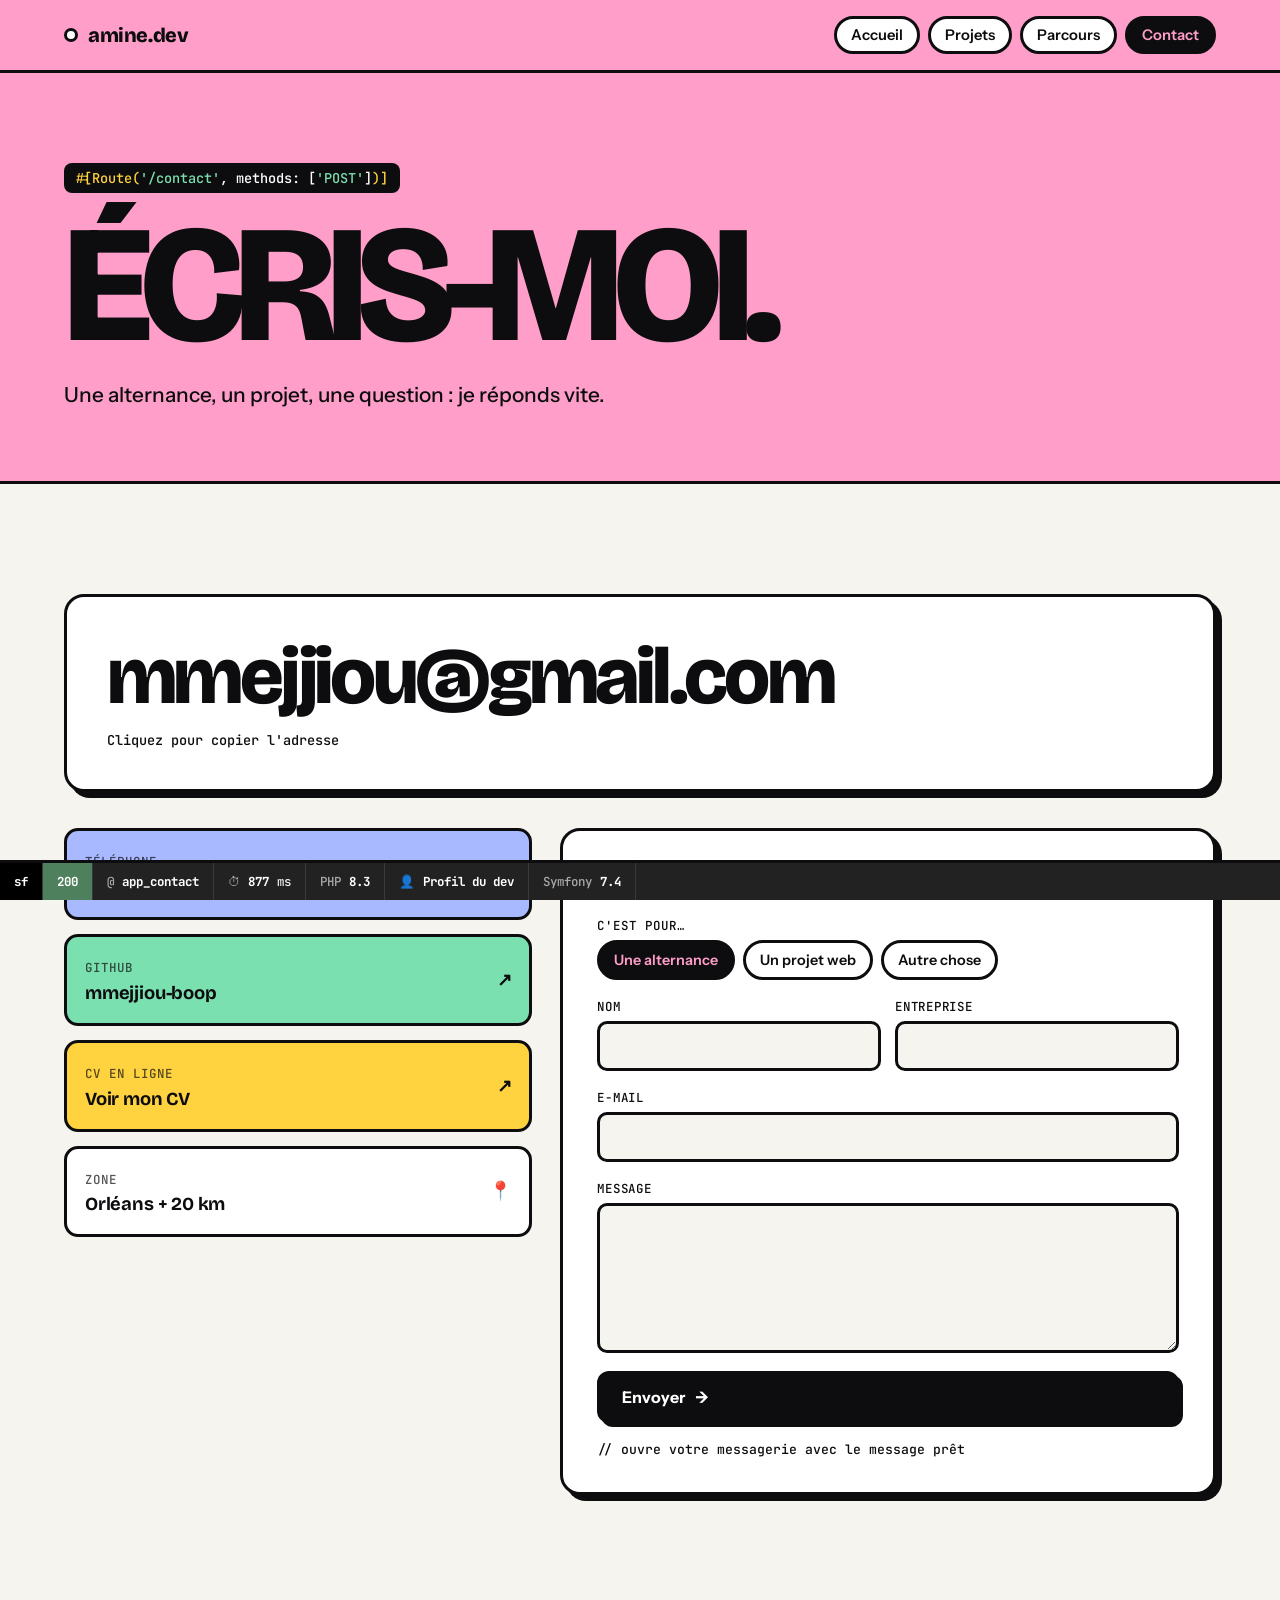
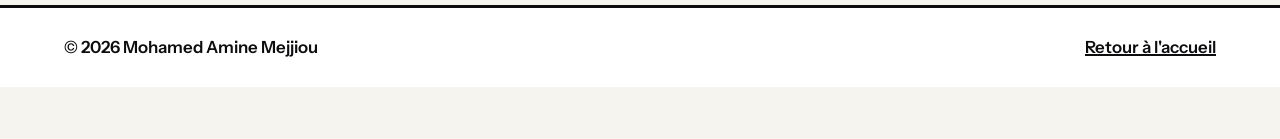
==== contact.html @ 296cc5c2 "Publish portfolio website Co-authored-by: Copilot <223556219+Copilot@users.noreply.github.com>" ====
<!DOCTYPE html>
<html lang="fr">
<head>
  <meta charset="UTF-8">
  <meta name="viewport" content="width=device-width, initial-scale=1.0, viewport-fit=cover">
  <title>Contact · Mohamed Amine Mejjiou</title>
  <meta name="description" content="Contacter Mohamed Amine Mejjiou pour une alternance en développement web à Orléans.">
  <link rel="preconnect" href="https://fonts.googleapis.com">
  <link rel="preconnect" href="https://fonts.gstatic.com" crossorigin>
  <link href="https://fonts.googleapis.com/css2?family=Bricolage+Grotesque:opsz,wght@12..96,200..800&family=Instrument+Sans:wght@400;500;600;700&family=JetBrains+Mono:wght@400;500;700&display=swap" rel="stylesheet">
  <link rel="stylesheet" href="style.css">
</head>
<body class="p-contact" data-route="app_contact" data-path="/contact">
  <header class="site-head">
    <div class="wrap">
      <a class="brand" href="index.html"><span class="dot"></span>amine.dev</a>
      <nav class="nav" aria-label="Navigation principale">
        <a href="index.html">Accueil</a>
        <a href="Projets.html">Projets</a>
        <a href="Parcours.html">Parcours</a>
        <a href="contact.html" aria-current="page">Contact</a>
      </nav>
    </div>
  </header>

  <section class="page-hero">
    <div class="wrap">
      <code class="route"><span class="a">#[Route(</span><span class="s">'/contact'</span>, methods: [<span class="s">'POST'</span>]<span class="a">)]</span></code>
      <h1>Écris-moi.</h1>
      <p>Une alternance, un projet, une question : je réponds vite.</p>
    </div>
  </section>

  <main class="wrap">
    <section class="section">
      <button class="mail-big" type="button" data-copy="mmejjiou@gmail.com">
        mmejjiou@gmail.com
        <small data-hint>Cliquez pour copier l'adresse</small>
      </button>

      <div class="contact-grid">
        <div class="channels">
          <button class="channel" type="button" data-copy="0782932125">
            <span><span class="label">Téléphone</span><br><span class="v">07 82 93 21 25</span></span>
            <span class="label" data-hint>Copier</span>
          </button>
          <a class="channel" href="https://github.com/mmejjiou-boop" target="_blank" rel="noopener">
            <span><span class="label">GitHub</span><br><span class="v">mmejjiou-boop</span></span>
            <span class="v">↗</span>
          </a>
          <a class="channel" href="https://mmejjiou-boop.github.io/MonCv/" target="_blank" rel="noopener">
            <span><span class="label">CV en ligne</span><br><span class="v">Voir mon CV</span></span>
            <span class="v">↗</span>
          </a>
          <div class="channel">
            <span><span class="label">Zone</span><br><span class="v">Orléans + 20 km</span></span>
            <span class="v">📍</span>
          </div>
        </div>

        <form class="contact">
          <h2>Ou laissez un message</h2>
          <div class="field">
            <span class="label">C'est pour…</span>
            <div class="chips">
              <input type="radio" id="s1" name="sujet" value="Proposition d'alternance" checked><label for="s1">Une alternance</label>
              <input type="radio" id="s2" name="sujet" value="Projet web"><label for="s2">Un projet web</label>
              <input type="radio" id="s3" name="sujet" value="Autre"><label for="s3">Autre chose</label>
            </div>
          </div>
          <div class="two">
            <div class="field"><label for="nom">Nom</label><input id="nom" name="nom" type="text" autocomplete="name" required></div>
            <div class="field"><label for="entreprise">Entreprise</label><input id="entreprise" name="entreprise" type="text" autocomplete="organization"></div>
          </div>
          <div class="field"><label for="email">E-mail</label><input id="email" name="email" type="email" autocomplete="email" required></div>
          <div class="field"><label for="message">Message</label><textarea id="message" name="message" required></textarea></div>
          <button class="btn dark" type="submit">Envoyer <span class="arrow">→</span></button>
          <p class="form-note">// ouvre votre messagerie avec le message prêt</p>
        </form>
      </div>
    </section>
  </main>

  <footer class="site-foot">
    <div class="wrap">
      <span>© 2026 Mohamed Amine Mejjiou</span>
      <a href="index.html">Retour à l'accueil</a>
    </div>
  </footer>
  <script src="Main.js"></script>
</body>
</html>
---- style.css ----
/* Néo-brutalisme : fond clair, bordures noires épaisses, ombres dures, une couleur forte par page.
   Signature : barre de debug Symfony fixée en bas. Thème clair assumé (pas de mode sombre). */
:root {
  --ink: #0d0d0f;
  --bone: #f5f4ef;
  --white: #ffffff;
  --peri: #a9b9ff;
  --sun: #ffd23f;
  --tang: #ff7a3d;
  --pink: #ff9ec9;
  --mint: #7be0b0;
  --page: var(--peri);
  --display: "Bricolage Grotesque", "Arial Black", Impact, sans-serif;
  --body: "Instrument Sans", "Segoe UI", Roboto, sans-serif;
  --mono: "JetBrains Mono", ui-monospace, Consolas, monospace;
  --b: 3px solid var(--ink);
  --shadow: 6px 6px 0 var(--ink);
  color-scheme: light;
}
body.p-projets { --page: var(--sun); }
body.p-parcours { --page: var(--tang); }
body.p-contact { --page: var(--pink); }

* { box-sizing: border-box; }
html { scroll-behavior: smooth; }
body {
  margin: 0;
  background: var(--bone);
  color: var(--ink);
  font: 400 1.05rem/1.6 var(--body);
  padding-bottom: 52px; /* place pour la barre de debug */
  overflow-x: hidden;
}
::selection { background: var(--ink); color: var(--page); }
img { max-width: 100%; }
a { color: inherit; }
h1, h2, h3 { font-family: var(--display); margin: 0; line-height: .95; text-wrap: balance; }
p { margin: 0; }
:focus-visible { outline: 3px solid var(--ink); outline-offset: 3px; }

.wrap { max-width: 78rem; margin: 0 auto; padding-inline: clamp(16px, 4vw, 48px); }

/* ---------- Navigation ---------- */
.site-head { background: var(--page); border-bottom: var(--b); }
.site-head .wrap { display: flex; align-items: center; justify-content: space-between; gap: 14px; flex-wrap: wrap; padding-block: 16px; }
.brand {
  font-family: var(--display); font-weight: 800; font-size: 1.25rem; text-decoration: none;
  display: inline-flex; align-items: center; gap: 10px; letter-spacing: -0.02em;
}
.brand .dot { width: 14px; height: 14px; border: var(--b); border-radius: 50%; background: var(--white); }
.nav { display: flex; gap: 8px; flex-wrap: wrap; }
.nav a {
  font: 600 .92rem var(--body); text-decoration: none; padding: 7px 14px;
  border: var(--b); border-radius: 999px; background: var(--white);
  transition: transform .12s, box-shadow .12s;
}
.nav a:hover { transform: translate(-2px, -2px); box-shadow: 3px 3px 0 var(--ink); }
.nav a[aria-current="page"] { background: var(--ink); color: var(--page); }

/* ---------- Hero ---------- */
.hero { background: var(--page); border-bottom: var(--b); position: relative; overflow: hidden; }
.hero .wrap { padding-block: clamp(40px, 7vw, 90px) clamp(48px, 8vw, 100px); display: grid; gap: 28px; position: relative; }
.kicker { font-family: var(--mono); font-size: .85rem; font-weight: 500; display: flex; gap: 10px; flex-wrap: wrap; align-items: center; }
.pill {
  display: inline-flex; align-items: center; gap: 8px; background: var(--white); border: var(--b);
  border-radius: 999px; padding: 4px 12px; font-family: var(--mono); font-size: .8rem; font-weight: 500;
}
.pill .live { width: 9px; height: 9px; border-radius: 50%; background: #18b55b; border: 2px solid var(--ink); }
@media (prefers-reduced-motion: no-preference) { .pill .live { animation: blink 1.4s steps(2) infinite; } }
@keyframes blink { 50% { background: var(--white); } }

.big-name {
  font-size: clamp(3.4rem, 14.5vw, 12.5rem); font-weight: 300; letter-spacing: -0.05em; line-height: .82;
  text-transform: uppercase; user-select: none;
}
.big-name .line { display: block; white-space: nowrap; }
.big-name .ch { display: inline-block; font-variation-settings: "wght" 300; transition: font-variation-settings .25s ease-out; }
.big-name .line:last-child { -webkit-text-stroke: 3px var(--ink); color: transparent; }
.hero .intro { display: grid; grid-template-columns: minmax(0, 1.4fr) minmax(0, 1fr); gap: 24px 48px; align-items: end; }
.hero .intro p { font-size: clamp(1.1rem, 1.8vw, 1.35rem); max-width: 46ch; font-weight: 500; }
.hero .intro p strong { background: var(--white); padding: 0 6px; border: 2px solid var(--ink); white-space: nowrap; }
@media (max-width: 760px) { .hero .intro { grid-template-columns: 1fr; } }

.sticker {
  position: absolute; right: clamp(16px, 6vw, 80px); top: clamp(24px, 5vw, 60px);
  width: 128px; height: 128px; border-radius: 50%; background: var(--sun); border: var(--b);
  display: grid; place-items: center; text-align: center; font: 800 .95rem/1.05 var(--display);
  transform: rotate(12deg); box-shadow: var(--shadow);
}
.sticker small { display: block; font: 500 .65rem var(--mono); margin-top: 4px; }
@media (prefers-reduced-motion: no-preference) { .sticker { animation: spin 18s linear infinite; } }
@keyframes spin { to { transform: rotate(372deg); } }
@media (max-width: 760px) { .sticker { width: 96px; height: 96px; font-size: .75rem; top: auto; bottom: 20px; } }

/* ---------- Boutons ---------- */
.actions { display: flex; gap: 14px; flex-wrap: wrap; }
.btn {
  display: inline-flex; align-items: center; gap: 10px; cursor: pointer;
  font: 700 1rem var(--body); text-decoration: none; color: var(--ink);
  background: var(--white); border: var(--b); border-radius: 12px; padding: 13px 22px;
  box-shadow: 4px 4px 0 var(--ink); transition: transform .12s, box-shadow .12s;
}
.btn:hover { transform: translate(-2px, -2px); box-shadow: 6px 6px 0 var(--ink); }
.btn:active { transform: translate(4px, 4px); box-shadow: 0 0 0 var(--ink); }
.btn.dark { background: var(--ink); color: var(--white); }
.btn .arrow { transition: transform .2s; }
.btn:hover .arrow { transform: translateX(4px); }

/* ---------- Bandeau défilant ---------- */
.marquee {
  background: var(--ink); color: var(--white); border-bottom: var(--b); overflow: hidden;
  font: 700 clamp(1.2rem, 2.6vw, 1.8rem) var(--display); text-transform: uppercase; letter-spacing: -0.01em;
  padding-block: 14px; white-space: nowrap;
}
.marquee .track { display: inline-flex; gap: 32px; padding-right: 32px; }
.marquee .track span::after { content: "✳"; margin-left: 32px; color: var(--page); }
@media (prefers-reduced-motion: no-preference) {
  .marquee .track { animation: slide 28s linear infinite; }
}
@keyframes slide { to { transform: translateX(-50%); } }

/* ---------- Sections ---------- */
.section { padding-block: clamp(56px, 9vw, 110px); display: grid; gap: 36px; }
.section-head { display: flex; justify-content: space-between; align-items: end; gap: 16px 32px; flex-wrap: wrap; }
.section-head h2 { font-size: clamp(2.4rem, 6vw, 4.6rem); font-weight: 800; letter-spacing: -0.045em; }
.section-head h2 .hl { background: var(--page); padding: 0 .12em; border: var(--b); display: inline-block; transform: rotate(-1.5deg); }
.section-head p { max-width: 40ch; font-weight: 500; }
.label { font: 500 .78rem var(--mono); text-transform: uppercase; letter-spacing: .08em; }

/* ---------- Cartes projet ---------- */
.grid { display: grid; grid-template-columns: repeat(auto-fill, minmax(min(100%, 330px), 1fr)); gap: 26px; }
.card {
  background: var(--white); border: var(--b); border-radius: 18px; box-shadow: var(--shadow);
  display: flex; flex-direction: column; min-width: 0; overflow: hidden;
  transition: transform .18s, box-shadow .18s;
}
.card:hover { transform: translate(-4px, -4px) rotate(-.6deg); box-shadow: 10px 10px 0 var(--ink); }
.card .top {
  background: var(--c, var(--peri)); border-bottom: var(--b); padding: 16px 20px 18px;
  display: grid; gap: 14px; position: relative;
}
.card .meta { display: flex; justify-content: space-between; gap: 8px; font: 500 .74rem var(--mono); text-transform: uppercase; letter-spacing: .06em; }
.card h3 { font-size: clamp(1.9rem, 3vw, 2.4rem); font-weight: 800; letter-spacing: -0.04em; overflow-wrap: anywhere; }
.card .body { padding: 18px 20px 22px; display: flex; flex-direction: column; gap: 14px; flex: 1; }
.card .body > p { font-weight: 500; }
.card ul.points { margin: 0; padding: 0; list-style: none; display: grid; gap: 6px; font-size: .95rem; }
.card ul.points li { padding-left: 22px; position: relative; }
.card ul.points li::before { content: "→"; position: absolute; left: 0; font-weight: 700; }
.card .foot { margin-top: auto; display: grid; gap: 14px; padding-top: 6px; }
.tags { display: flex; flex-wrap: wrap; gap: 6px; list-style: none; padding: 0; margin: 0; }
.tags li { font: 500 .74rem var(--mono); padding: 3px 10px; border: 2px solid var(--ink); border-radius: 999px; background: var(--bone); }
.card .links { display: flex; gap: 10px; flex-wrap: wrap; }
.card .links a {
  font: 700 .88rem var(--body); text-decoration: none; padding: 7px 14px; border: var(--b); border-radius: 10px;
  background: var(--ink); color: var(--white); transition: background .12s, color .12s;
}
.card .links a:hover { background: var(--c, var(--peri)); color: var(--ink); }
.card .stamp {
  position: absolute; right: 14px; top: -2px; transform: translateY(50%) rotate(6deg);
  background: var(--ink); color: var(--sun); font: 700 .7rem var(--mono); padding: 5px 10px; border-radius: 6px;
}
.card.big { grid-column: span 2; }
.card.big h3 { font-size: clamp(2.2rem, 5vw, 3.6rem); }
@media (max-width: 760px) { .card.big { grid-column: auto; } }
.c-peri { --c: var(--peri); } .c-sun { --c: var(--sun); } .c-tang { --c: var(--tang); } .c-pink { --c: var(--pink); } .c-mint { --c: var(--mint); }

/* Filtres */
.filters { display: flex; gap: 10px; flex-wrap: wrap; align-items: center; }
.filters button {
  font: 700 .95rem var(--body); cursor: pointer; padding: 9px 18px; border: var(--b); border-radius: 999px;
  background: var(--white); color: var(--ink); box-shadow: 3px 3px 0 var(--ink); transition: transform .1s, box-shadow .1s;
}
.filters button:hover { transform: translate(-1px, -1px); box-shadow: 4px 4px 0 var(--ink); }
.filters button[aria-pressed="true"] { background: var(--ink); color: var(--page); transform: translate(3px, 3px); box-shadow: 0 0 0 var(--ink); }
.count { font: 500 .85rem var(--mono); }

/* ---------- Stack ---------- */
.stack { display: grid; grid-template-columns: repeat(auto-fit, minmax(min(100%, 240px), 1fr)); gap: 20px; }
.stack > div { border: var(--b); border-radius: 16px; padding: 22px; background: var(--white); display: grid; gap: 14px; align-content: start; }
.stack > div:nth-child(1) { background: var(--peri); }
.stack > div:nth-child(2) { background: var(--sun); }
.stack > div:nth-child(3) { background: var(--mint); }
.stack > div:nth-child(4) { background: var(--pink); }
.stack h3 { font-size: 1.7rem; font-weight: 800; letter-spacing: -0.03em; }
.stack .tags li { background: var(--white); }

/* ---------- CTA ---------- */
.cta {
  background: var(--ink); color: var(--white); border-radius: 24px; padding: clamp(32px, 6vw, 72px);
  display: grid; gap: 28px; position: relative; overflow: hidden;
}
.cta h2 { font-size: clamp(2.4rem, 7vw, 5.6rem); font-weight: 800; letter-spacing: -0.05em; max-width: 14ch; }
.cta h2 span { color: var(--page); }
.cta .btn { width: fit-content; }

/* ---------- En-tête des pages internes ---------- */
.page-hero { background: var(--page); border-bottom: var(--b); }
.page-hero .wrap { padding-block: clamp(44px, 7vw, 90px) clamp(40px, 6vw, 70px); display: grid; gap: 22px; }
.route {
  font: 500 .85rem var(--mono); background: var(--ink); color: var(--white); width: fit-content; max-width: 100%;
  padding: 6px 12px; border-radius: 8px; overflow-wrap: anywhere;
}
.route .a { color: var(--sun); } .route .s { color: var(--mint); }
.page-hero h1 { font-size: clamp(3.6rem, 13vw, 10.5rem); font-weight: 800; letter-spacing: -0.06em; line-height: .85; text-transform: uppercase; }
.page-hero p { font-size: clamp(1.1rem, 1.8vw, 1.3rem); font-weight: 500; max-width: 50ch; }

/* ---------- Parcours : git log ---------- */
.gitlog { list-style: none; margin: 0; padding: 0; display: grid; gap: 0; position: relative; }
.gitlog::before { content: ""; position: absolute; left: 21px; top: 10px; bottom: 10px; width: 4px; background: var(--ink); }
.commit { display: grid; grid-template-columns: 46px minmax(0, 1fr); gap: 18px; padding-bottom: 34px; }
.commit .node { width: 46px; height: 46px; border: var(--b); border-radius: 50%; background: var(--c, var(--white)); position: relative; z-index: 1; }
.commit .box { background: var(--white); border: var(--b); border-radius: 16px; box-shadow: var(--shadow); overflow: hidden; }
.commit .head {
  display: flex; gap: 10px 14px; flex-wrap: wrap; align-items: center; padding: 12px 18px;
  border-bottom: var(--b); background: var(--c, var(--bone)); font: 500 .8rem var(--mono);
}
.commit .hash { font-weight: 700; }
.commit .ref { border: 2px solid var(--ink); border-radius: 999px; padding: 1px 9px; background: var(--white); }
.commit .ref.head-ref { background: var(--ink); color: var(--mint); }
.commit .content { padding: 20px 22px 24px; display: grid; gap: 12px; }
.commit h3 { font-size: clamp(1.6rem, 3.4vw, 2.3rem); font-weight: 800; letter-spacing: -0.035em; }
.commit .where { font-weight: 700; }
.commit ul { margin: 0; padding: 0; list-style: none; display: grid; gap: 6px; }
.commit ul li { padding-left: 22px; position: relative; }
.commit ul li::before { content: "+"; position: absolute; left: 2px; font: 700 1rem var(--mono); color: #138a46; }

.terminal { background: var(--ink); color: var(--white); border-radius: 16px; border: var(--b); box-shadow: var(--shadow); overflow: hidden; }
.terminal .bar { display: flex; gap: 8px; padding: 12px 16px; border-bottom: 2px solid #333; align-items: center; font: 500 .78rem var(--mono); color: #aaa; }
.terminal .bar i { width: 12px; height: 12px; border-radius: 50%; background: var(--tang); }
.terminal .bar i:nth-child(2) { background: var(--sun); } .terminal .bar i:nth-child(3) { background: var(--mint); }
.terminal .bar span { margin-left: 8px; }
.terminal pre { margin: 0; padding: 20px; font: 400 .9rem/1.8 var(--mono); overflow-x: auto; }
.terminal .k { color: var(--mint); } .terminal .y { color: var(--sun); } .terminal .p { color: var(--pink); } .terminal .dim { color: #888; }

/* ---------- Contact ---------- */
.mail-big {
  display: block; width: 100%; text-align: left; cursor: pointer; background: var(--white); color: var(--ink);
  border: var(--b); border-radius: 20px; box-shadow: var(--shadow); padding: clamp(20px, 4vw, 40px);
  font: 800 clamp(1.5rem, 6.4vw, 5rem)/1 var(--display); letter-spacing: -0.045em; overflow-wrap: anywhere;
  transition: transform .12s, box-shadow .12s, background .15s;
}
.mail-big:hover { transform: translate(-3px, -3px); box-shadow: 9px 9px 0 var(--ink); background: var(--sun); }
.mail-big small { display: block; font: 500 .85rem var(--mono); letter-spacing: 0; margin-top: 14px; }
.contact-grid { display: grid; grid-template-columns: minmax(0, 1fr) minmax(0, 1.4fr); gap: 28px; align-items: start; }
@media (max-width: 860px) { .contact-grid { grid-template-columns: 1fr; } }
.channels { display: grid; gap: 14px; }
.channel {
  display: flex; justify-content: space-between; align-items: center; gap: 12px; flex-wrap: wrap;
  border: var(--b); border-radius: 14px; padding: 16px 18px; background: var(--white); text-decoration: none;
  transition: transform .12s, box-shadow .12s;
}
a.channel:hover, button.channel:hover { transform: translate(-2px, -2px); box-shadow: 4px 4px 0 var(--ink); }
button.channel { width: 100%; font: inherit; color: inherit; cursor: pointer; text-align: left; }
.channel .v { font: 700 1.15rem var(--display); letter-spacing: -0.01em; overflow-wrap: anywhere; min-width: 0; }
.channel .label { opacity: .7; }
.channel:nth-child(1) { background: var(--peri); }
.channel:nth-child(2) { background: var(--mint); }
.channel:nth-child(3) { background: var(--sun); }

form.contact { background: var(--white); border: var(--b); border-radius: 20px; box-shadow: var(--shadow); padding: clamp(20px, 4vw, 34px); display: grid; gap: 18px; }
form.contact h2 { font-size: 2.2rem; font-weight: 800; letter-spacing: -0.04em; }
.field { display: grid; gap: 6px; }
.field label { font: 500 .78rem var(--mono); text-transform: uppercase; letter-spacing: .06em; }
.field input, .field textarea, .field select {
  font: 500 1rem var(--body); color: var(--ink); background: var(--bone);
  border: var(--b); border-radius: 10px; padding: 12px 14px; width: 100%; transition: background .12s, box-shadow .12s;
}
.field input:focus, .field textarea:focus, .field select:focus { outline: none; background: var(--white); box-shadow: 4px 4px 0 var(--page); }
.field textarea { min-height: 150px; resize: vertical; }
.chips { display: flex; gap: 8px; flex-wrap: wrap; }
.chips input { position: absolute; opacity: 0; pointer-events: none; }
.chips label {
  cursor: pointer; font: 600 .9rem var(--body); text-transform: none; letter-spacing: 0;
  padding: 8px 14px; border: var(--b); border-radius: 999px; background: var(--white);
}
.chips input:checked + label { background: var(--ink); color: var(--page); }
.chips input:focus-visible + label { outline: 3px solid var(--ink); outline-offset: 2px; }
.two { display: grid; grid-template-columns: 1fr 1fr; gap: 14px; }
@media (max-width: 520px) { .two { grid-template-columns: 1fr; } }
.form-note { font: 500 .82rem var(--mono); }
.form-note.ok { background: var(--mint); border: var(--b); border-radius: 10px; padding: 12px 14px; font-family: var(--body); font-size: .95rem; }

/* ---------- Pied de page ---------- */
.site-foot { border-top: var(--b); background: var(--white); }
.site-foot .wrap { padding-block: 26px; display: flex; justify-content: space-between; gap: 12px; flex-wrap: wrap; font-weight: 600; }
.site-foot a { text-decoration-thickness: 2px; }

/* ---------- Barre de debug façon Symfony ---------- */
.sf-bar {
  position: fixed; left: 0; right: 0; bottom: 0; z-index: 50;
  background: #222; color: #eee; font: 500 .78rem var(--mono);
  display: flex; align-items: stretch; min-height: 40px;
  padding-bottom: env(safe-area-inset-bottom, 0px);
  border-top: 3px solid var(--ink); overflow-x: auto; scrollbar-width: none;
}
.sf-bar::-webkit-scrollbar { display: none; }
.sf-bar > * { display: flex; align-items: center; gap: 8px; padding: 0 14px; border-right: 1px solid #3a3a3a; white-space: nowrap; }
.sf-bar .sf-logo { background: #000; font-weight: 700; color: var(--white); }
.sf-bar .ok { background: #4f805d; color: #fff; font-weight: 700; }
.sf-bar .muted { color: #aaa; }
.sf-bar b { color: #fff; }
.sf-bar button { all: unset; cursor: pointer; display: flex; align-items: center; gap: 8px; padding: 0 14px; border-right: 1px solid #3a3a3a; }
.sf-bar button:hover { background: #333; }
.sf-bar button:focus-visible { outline: 2px solid var(--sun); outline-offset: -2px; }
.sf-panel {
  position: fixed; left: 12px; bottom: 52px; z-index: 49; width: min(380px, calc(100vw - 24px));
  background: var(--white); border: var(--b); border-radius: 14px; box-shadow: var(--shadow); overflow: hidden;
}
.sf-panel h4 { margin: 0; background: #222; color: #fff; font: 700 .85rem var(--mono); padding: 10px 14px; }
.sf-panel dl { margin: 0; padding: 8px 14px 14px; display: grid; grid-template-columns: auto 1fr; gap: 6px 14px; font-size: .9rem; }
.sf-panel dt { font: 500 .75rem var(--mono); text-transform: uppercase; opacity: .65; padding-top: 2px; }
.sf-panel dd { margin: 0; font-weight: 600; }

@media (prefers-reduced-motion: reduce) { *, *::before, *::after { animation: none !important; transition: none !important; } }
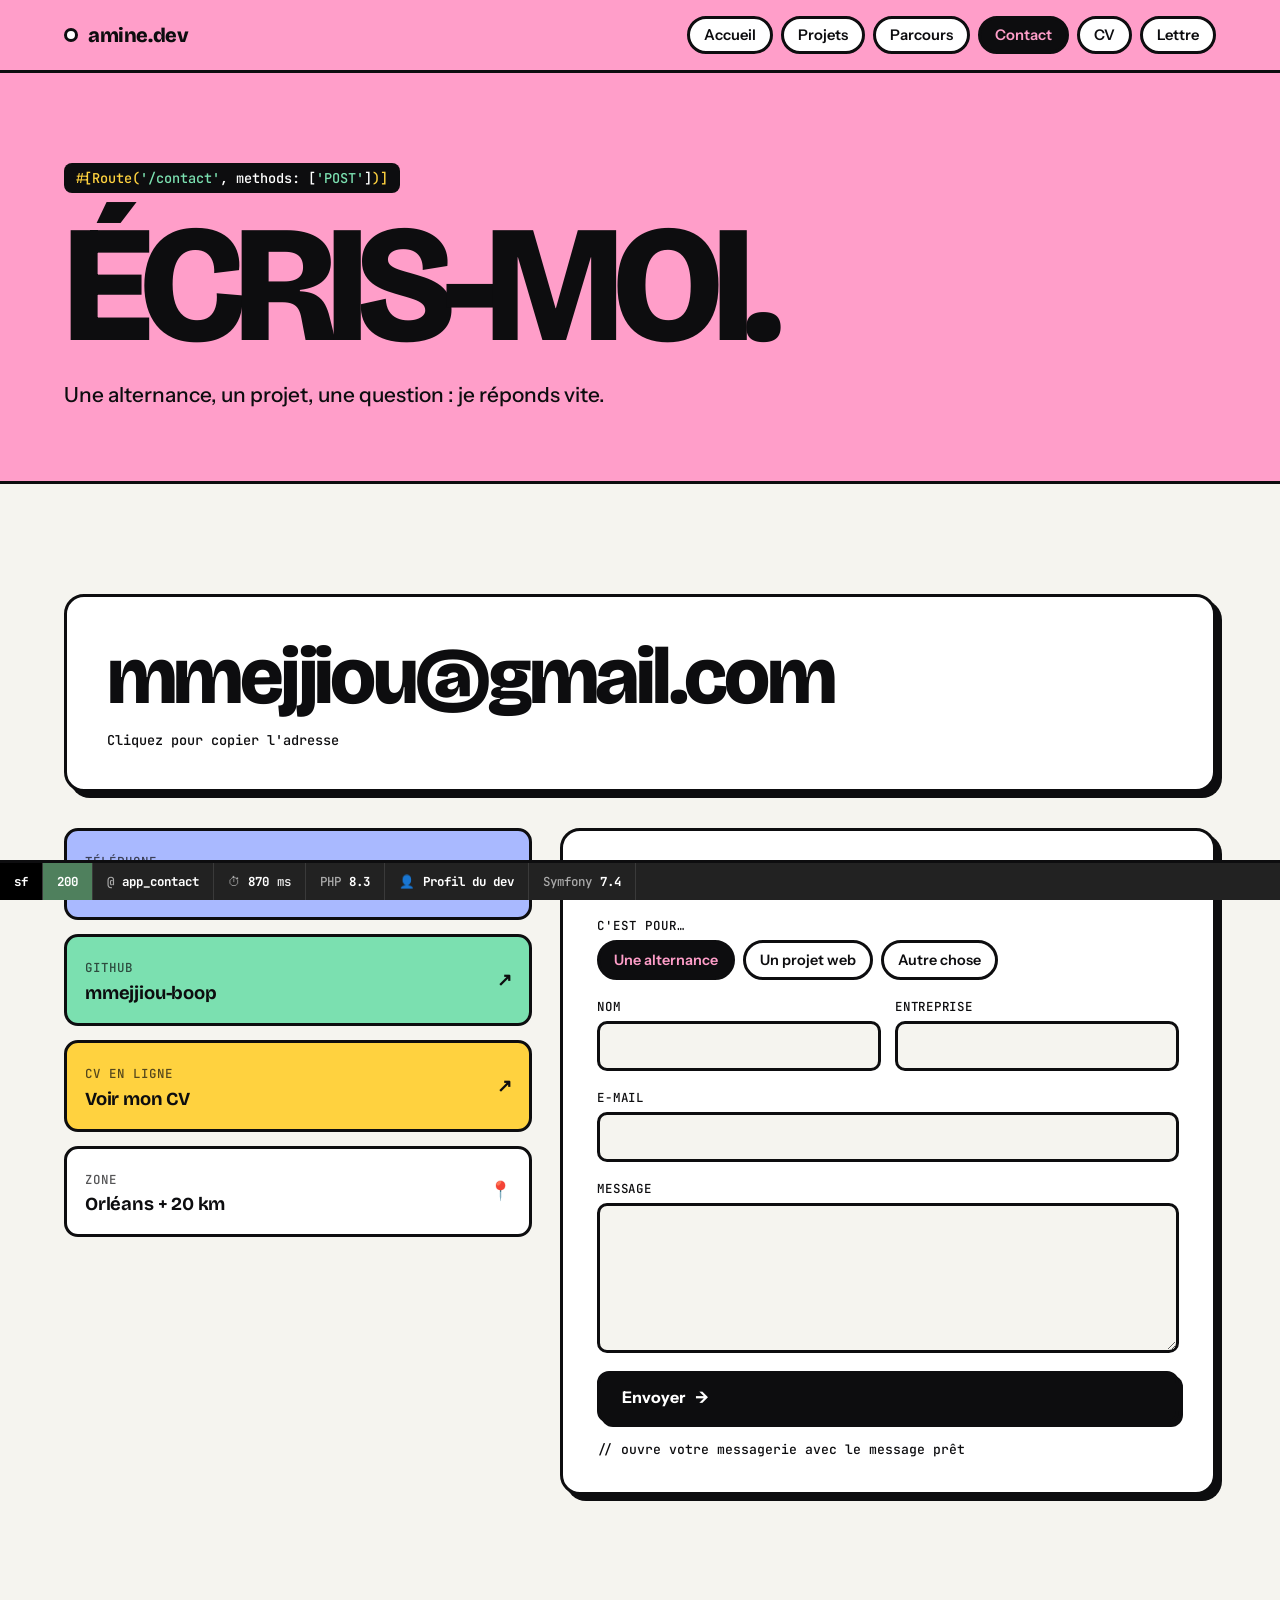
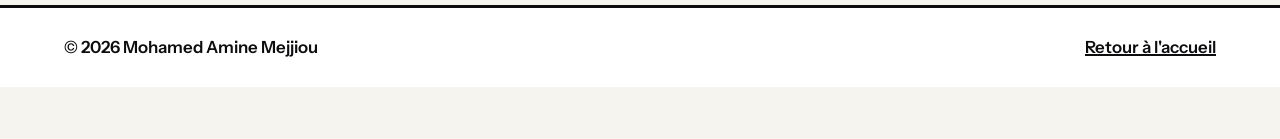
==== commit 438ec3ba: "Ajout des liens CV et Lettre dans la navigation Co-Authored-By: Claude Opus 5.5 <noreply@anthropic.c" ====
--- a/contact.html
+++ b/contact.html
@@ -19,6 +19,8 @@
         <a href="Projets.html">Projets</a>
         <a href="Parcours.html">Parcours</a>
         <a href="contact.html" aria-current="page">Contact</a>
+        <a href="Cv.html">CV</a>
+        <a href="Lettre.html">Lettre</a>
       </nav>
     </div>
   </header>
--- a/style.css
+++ b/style.css
@@ -9,6 +9,7 @@
   --tang: #ff7a3d;
   --pink: #ff9ec9;
   --mint: #7be0b0;
+  --lilac: #cdb4ff;
   --page: var(--peri);
   --display: "Bricolage Grotesque", "Arial Black", Impact, sans-serif;
   --body: "Instrument Sans", "Segoe UI", Roboto, sans-serif;
@@ -20,6 +21,8 @@
 body.p-projets { --page: var(--sun); }
 body.p-parcours { --page: var(--tang); }
 body.p-contact { --page: var(--pink); }
+body.p-cv { --page: var(--mint); }
+body.p-lettre { --page: var(--lilac); }
 
 * { box-sizing: border-box; }
 html { scroll-behavior: smooth; }
@@ -311,4 +314,140 @@
 .sf-panel dt { font: 500 .75rem var(--mono); text-transform: uppercase; opacity: .65; padding-top: 2px; }
 .sf-panel dd { margin: 0; font-weight: 600; }
 
-@media (prefers-reduced-motion: reduce) { *, *::before, *::after { animation: none !important; transition: none !important; } }+@media (prefers-reduced-motion: reduce) { *, *::before, *::after { animation: none !important; transition: none !important; } }
+/* =====================================================================
+   CV & Lettre de motivation : une « feuille » A4 néo-brutaliste
+   ===================================================================== */
+.sheet {
+  max-width: 900px; margin-inline: auto; background: var(--white); color: var(--ink);
+  border: var(--b); border-radius: 20px; box-shadow: 10px 10px 0 var(--ink); overflow: hidden;
+  font-size: 15px; line-height: 1.55;
+}
+.sheet-top {
+  background: var(--page); border-bottom: var(--b); padding: 30px 34px; position: relative;
+  display: grid; grid-template-columns: auto minmax(0, 1fr); gap: 26px; align-items: center;
+}
+.sheet-top .label { display: block; margin-bottom: 6px; }
+.sheet-name { font-size: clamp(2.2rem, 6vw, 3.4rem); font-weight: 800; letter-spacing: -0.05em; line-height: .88; text-transform: uppercase; }
+.sheet-name span { display: block; -webkit-text-stroke: 2px var(--ink); color: transparent; }
+.sheet-role { margin-top: 10px; font-weight: 700; font-size: 1.05rem; }
+.sheet-role mark { background: var(--white); border: 2px solid var(--ink); padding: 0 6px; color: var(--ink); }
+.contact-pills { display: flex; flex-wrap: wrap; gap: 6px; list-style: none; margin: 14px 0 0; padding: 0; }
+.contact-pills li { font: 500 .74rem var(--mono); background: var(--white); border: 2px solid var(--ink); border-radius: 999px; padding: 3px 10px; }
+.contact-pills a { text-decoration: none; }
+.sheet-stamp {
+  position: absolute; right: 22px; top: 18px; transform: rotate(6deg);
+  background: var(--ink); color: var(--sun); font: 700 .68rem var(--mono); padding: 5px 10px; border-radius: 6px; text-transform: uppercase;
+}
+.cv-photo {
+  width: 132px; height: 132px; object-fit: cover; object-position: center 20%;
+  border: var(--b); border-radius: 18px; box-shadow: 5px 5px 0 var(--ink); background: var(--bone); transform: rotate(-2deg);
+}
+
+/* Titres de section dans la feuille */
+.s-title {
+  display: flex; align-items: center; gap: 10px; font-size: 1.35rem; font-weight: 800; letter-spacing: -0.03em;
+  margin-bottom: 12px;
+}
+.s-title .n { font: 700 .7rem var(--mono); background: var(--ink); color: var(--page); border-radius: 6px; padding: 3px 7px; letter-spacing: 0; }
+.s-title::after { content: ""; flex: 1; height: 3px; background: var(--ink); }
+
+/* Corps du CV : colonne latérale + colonne principale */
+.cv-body { display: grid; grid-template-columns: 270px minmax(0, 1fr); }
+.cv-side { background: var(--bone); border-right: var(--b); padding: 26px 24px; display: grid; gap: 24px; align-content: start; }
+.cv-main { padding: 26px 30px 30px; display: grid; gap: 24px; align-content: start; }
+.side-block .sub { font: 500 .68rem var(--mono); text-transform: uppercase; letter-spacing: .08em; margin: 10px 0 6px; opacity: .75; }
+.side-block .sub:first-of-type { margin-top: 0; }
+.side-block .tags li { background: var(--white); font-size: .72rem; }
+.langs { list-style: none; margin: 0; padding: 0; display: grid; gap: 8px; }
+.langs li { display: flex; justify-content: space-between; align-items: center; gap: 10px; font-weight: 600; font-size: .92rem; }
+.meter { display: inline-flex; gap: 3px; flex-shrink: 0; }
+.meter i { width: 12px; height: 12px; border: 2px solid var(--ink); border-radius: 3px; background: var(--white); }
+.meter i.on { background: var(--ink); }
+.langs small { display: block; font: 500 .68rem var(--mono); opacity: .7; }
+
+.cv-main .lead { font-weight: 500; }
+.mini-log { list-style: none; margin: 0; padding: 0; display: grid; gap: 12px; position: relative; }
+.mini-log::before { content: ""; position: absolute; left: 8px; top: 6px; bottom: 6px; width: 3px; background: var(--ink); }
+.mini-log li { display: grid; grid-template-columns: 20px minmax(0, 1fr); gap: 12px; align-items: start; }
+.mini-log .dot { width: 19px; height: 19px; border: 3px solid var(--ink); border-radius: 50%; background: var(--c, var(--white)); position: relative; z-index: 1; margin-top: 2px; }
+.mini-log .date { font: 700 .72rem var(--mono); border: 2px solid var(--ink); border-radius: 999px; padding: 1px 8px; background: var(--c, var(--white)); display: inline-block; }
+.mini-log h4 { margin: 4px 0 0; font: 800 1.08rem/1.15 var(--display); letter-spacing: -0.02em; }
+.mini-log p { font-size: .88rem; }
+.mini-log ul { margin: 6px 0 0; padding: 0; list-style: none; display: grid; gap: 2px; font-size: .88rem; }
+.mini-log ul li { display: block; padding-left: 18px; position: relative; }
+.mini-log ul li::before { content: "+"; position: absolute; left: 2px; font: 700 .9rem var(--mono); color: #138a46; }
+
+.mini-cards { display: grid; grid-template-columns: 1fr 1fr; gap: 14px; }
+.mini-card { border: var(--b); border-radius: 14px; overflow: hidden; box-shadow: 4px 4px 0 var(--ink); display: flex; flex-direction: column; }
+.mini-card .top { background: var(--c, var(--peri)); border-bottom: var(--b); padding: 10px 14px; }
+.mini-card h4 { margin: 0; font: 800 1.05rem/1.1 var(--display); letter-spacing: -0.02em; }
+.mini-card .body { padding: 10px 14px 12px; display: grid; gap: 8px; font-size: .86rem; flex: 1; align-content: start; }
+.mini-card .body a { font: 700 .78rem var(--mono); }
+.mini-card .tags li { font-size: .68rem; padding: 2px 8px; }
+.cert { border: var(--b); border-radius: 14px; padding: 12px 16px; background: var(--sun); display: grid; gap: 4px; }
+.cert strong { font: 800 .98rem/1.2 var(--display); letter-spacing: -0.01em; }
+.cert p { font-size: .84rem; line-height: 1.45; }
+
+/* Lettre */
+.letter-head { display: block; }
+.letter-head .sheet-name span { display: inline; }
+.letter-wrap { padding: 30px 40px 38px; display: grid; gap: 22px; }
+.letter-meta { display: grid; grid-template-columns: 1fr 1fr; gap: 14px; }
+.letter-meta > div { border: 2px solid var(--ink); border-radius: 12px; padding: 10px 14px; background: var(--bone); }
+.letter-meta .label { display: block; opacity: .7; margin-bottom: 2px; }
+.letter-meta strong { font-weight: 700; }
+.objet { border: var(--b); border-radius: 12px; background: var(--page); padding: 12px 16px; font-weight: 600; box-shadow: 4px 4px 0 var(--ink); }
+.objet b { font: 700 .78rem var(--mono); text-transform: uppercase; letter-spacing: .06em; background: var(--ink); color: var(--white); border-radius: 6px; padding: 2px 8px; margin-right: 8px; }
+.letter-body { display: grid; gap: 14px; font-size: .98rem; line-height: 1.7; }
+.letter-body strong { background: var(--page); padding: 0 4px; border: 2px solid var(--ink); }
+.letter-sign { display: flex; justify-content: flex-end; }
+.letter-sign div { text-align: right; }
+.letter-sign .sig { font: 800 1.7rem/1 var(--display); letter-spacing: -0.04em; text-transform: uppercase; margin-top: 4px; }
+
+/* Zone de téléchargement en bas de page */
+.dl-zone { padding-block: clamp(36px, 6vw, 64px) clamp(56px, 8vw, 90px); }
+.dl-card {
+  max-width: 900px; margin-inline: auto; background: var(--ink); color: var(--white); border-radius: 20px;
+  padding: clamp(22px, 4vw, 36px); display: flex; justify-content: space-between; align-items: center; gap: 18px 28px; flex-wrap: wrap;
+}
+.dl-card h2 { font-size: clamp(1.7rem, 4vw, 2.6rem); font-weight: 800; letter-spacing: -0.04em; }
+.dl-card h2 span { color: var(--page); }
+.dl-card .label { color: #bbb; display: block; margin-top: 8px; }
+.dl-card .btn { background: var(--page); font-size: 1.05rem; box-shadow: 4px 4px 0 var(--white); border-color: var(--white); }
+.dl-card .btn:hover { box-shadow: 6px 6px 0 var(--white); }
+.dl-card .btn .arrow { display: inline-block; }
+.dl-card .btn:hover .arrow { transform: translateY(3px); }
+
+@media (max-width: 760px) {
+  .sheet-top { grid-template-columns: 1fr; padding: 24px 20px; }
+  .sheet-stamp { position: static; width: fit-content; }
+  .cv-photo { width: 104px; height: 104px; }
+  .cv-body { grid-template-columns: 1fr; }
+  .cv-side { border-right: 0; border-bottom: var(--b); }
+  .cv-main { padding: 24px 20px; }
+  .mini-cards, .letter-meta { grid-template-columns: 1fr; }
+  .letter-wrap { padding: 24px 20px 28px; }
+}
+
+/* Impression / PDF : seule la feuille sort, au format A4 */
+@media print {
+  @page { size: A4; margin: 0; }
+  html { font-size: 12.5px; }
+  html, body { background: var(--white); padding: 0; }
+  body { -webkit-print-color-adjust: exact; print-color-adjust: exact; }
+  .site-head, .page-hero, .site-foot, .sf-bar, .sf-panel, .dl-zone { display: none !important; }
+  main.wrap { padding: 0; max-width: none; }
+  main > .section { padding: 0; display: block; }
+  .sheet { width: 210mm; height: 297mm; max-width: none; margin: 0; border: 0; border-radius: 0; box-shadow: none; font-size: 1rem; display: flex; flex-direction: column; }
+  .sheet-name { font-size: 2.9rem; }
+  .cv-body { flex: 1; grid-template-columns: 228px minmax(0, 1fr); }
+  .cv-side { padding: 22px 20px; gap: 20px; }
+  .cv-main { padding: 22px 26px; gap: 18px; }
+  .letter-head { padding: 34px 46px; }
+  .letter-wrap { padding: 34px 46px; gap: 24px; flex: 1; align-content: start; }
+  .letter-body { font-size: 1.12rem; gap: 16px; line-height: 1.75; }
+  .letter-meta, .objet { font-size: 1.05rem; }
+  .mini-cards { grid-template-columns: 1fr 1fr; }
+  .letter-meta { grid-template-columns: 1fr 1fr; }
+}
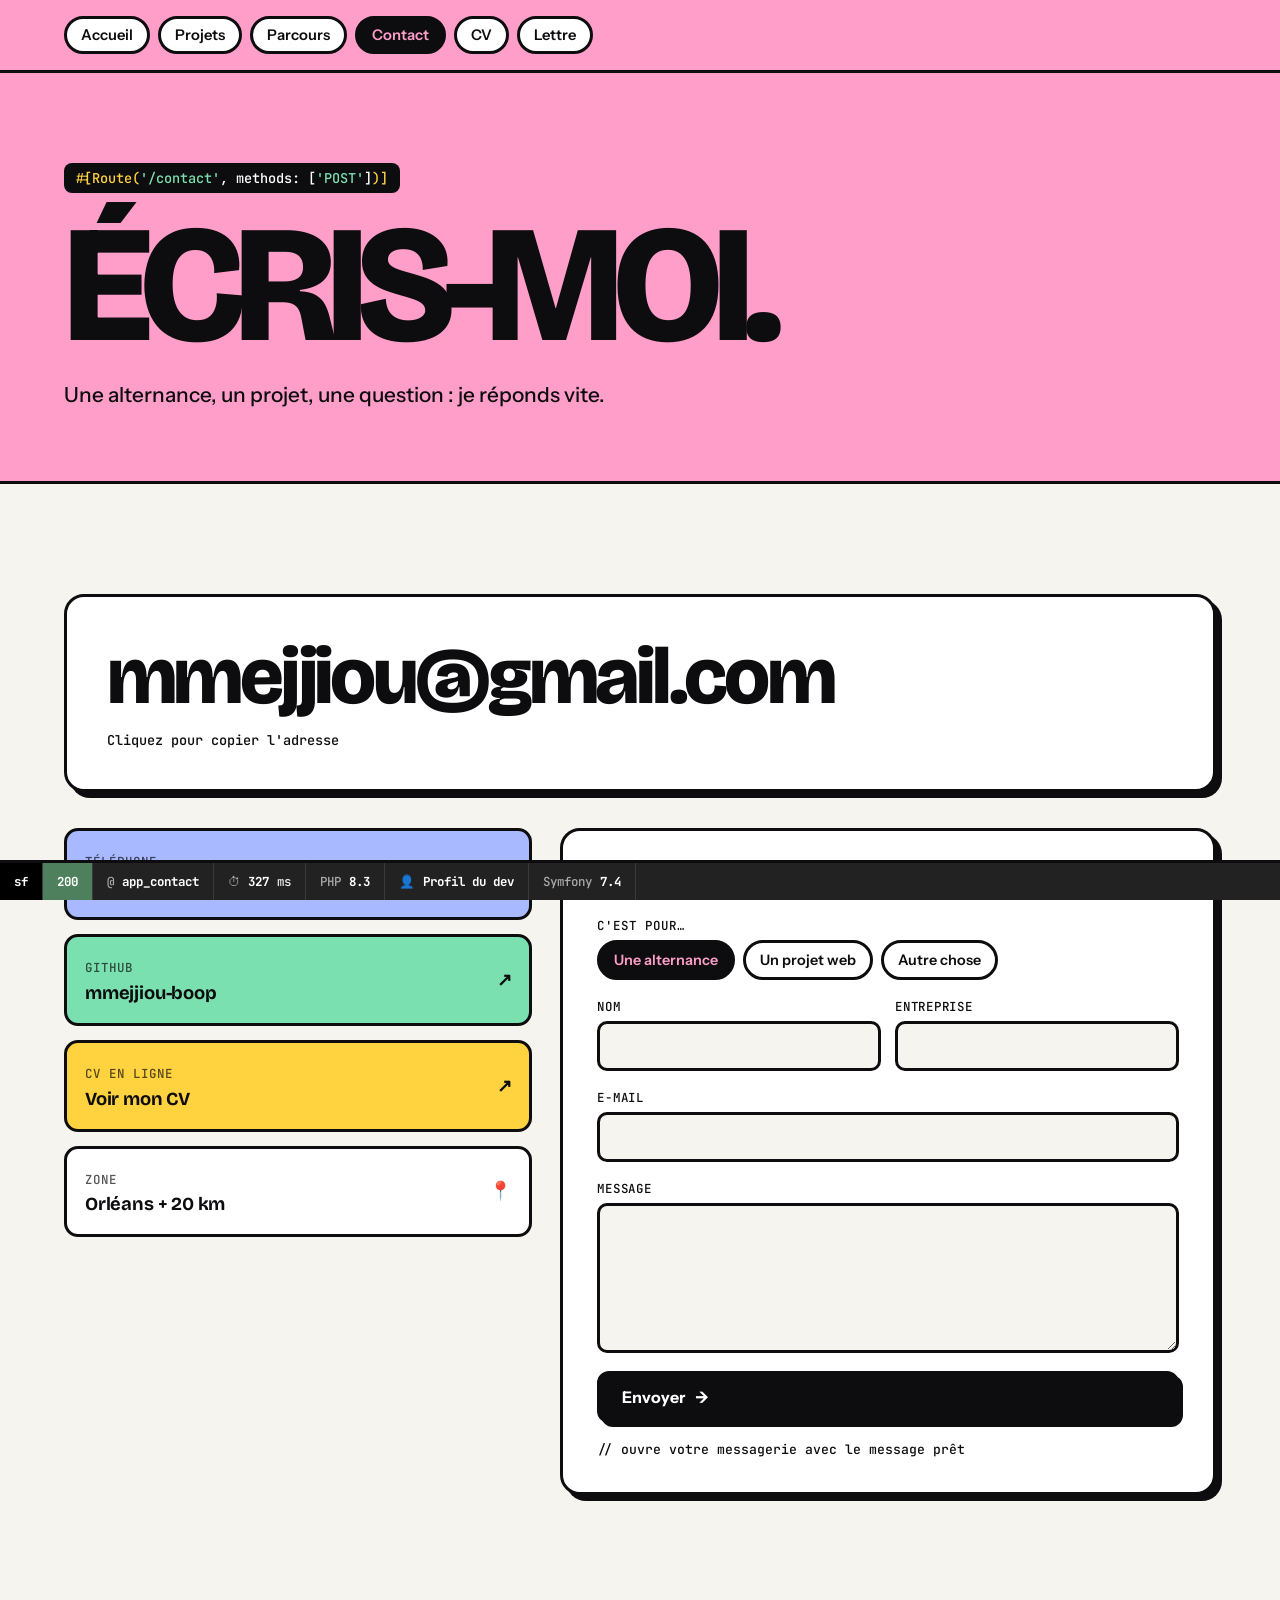
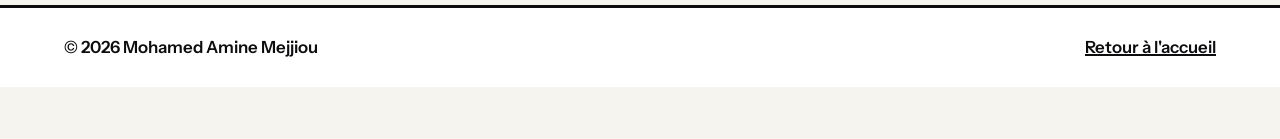
==== commit 1e041615: "plein de truc" ====
--- a/contact.html
+++ b/contact.html
@@ -13,7 +13,6 @@
 <body class="p-contact" data-route="app_contact" data-path="/contact">
   <header class="site-head">
     <div class="wrap">
-      <a class="brand" href="index.html"><span class="dot"></span>amine.dev</a>
       <nav class="nav" aria-label="Navigation principale">
         <a href="index.html">Accueil</a>
         <a href="Projets.html">Projets</a>
